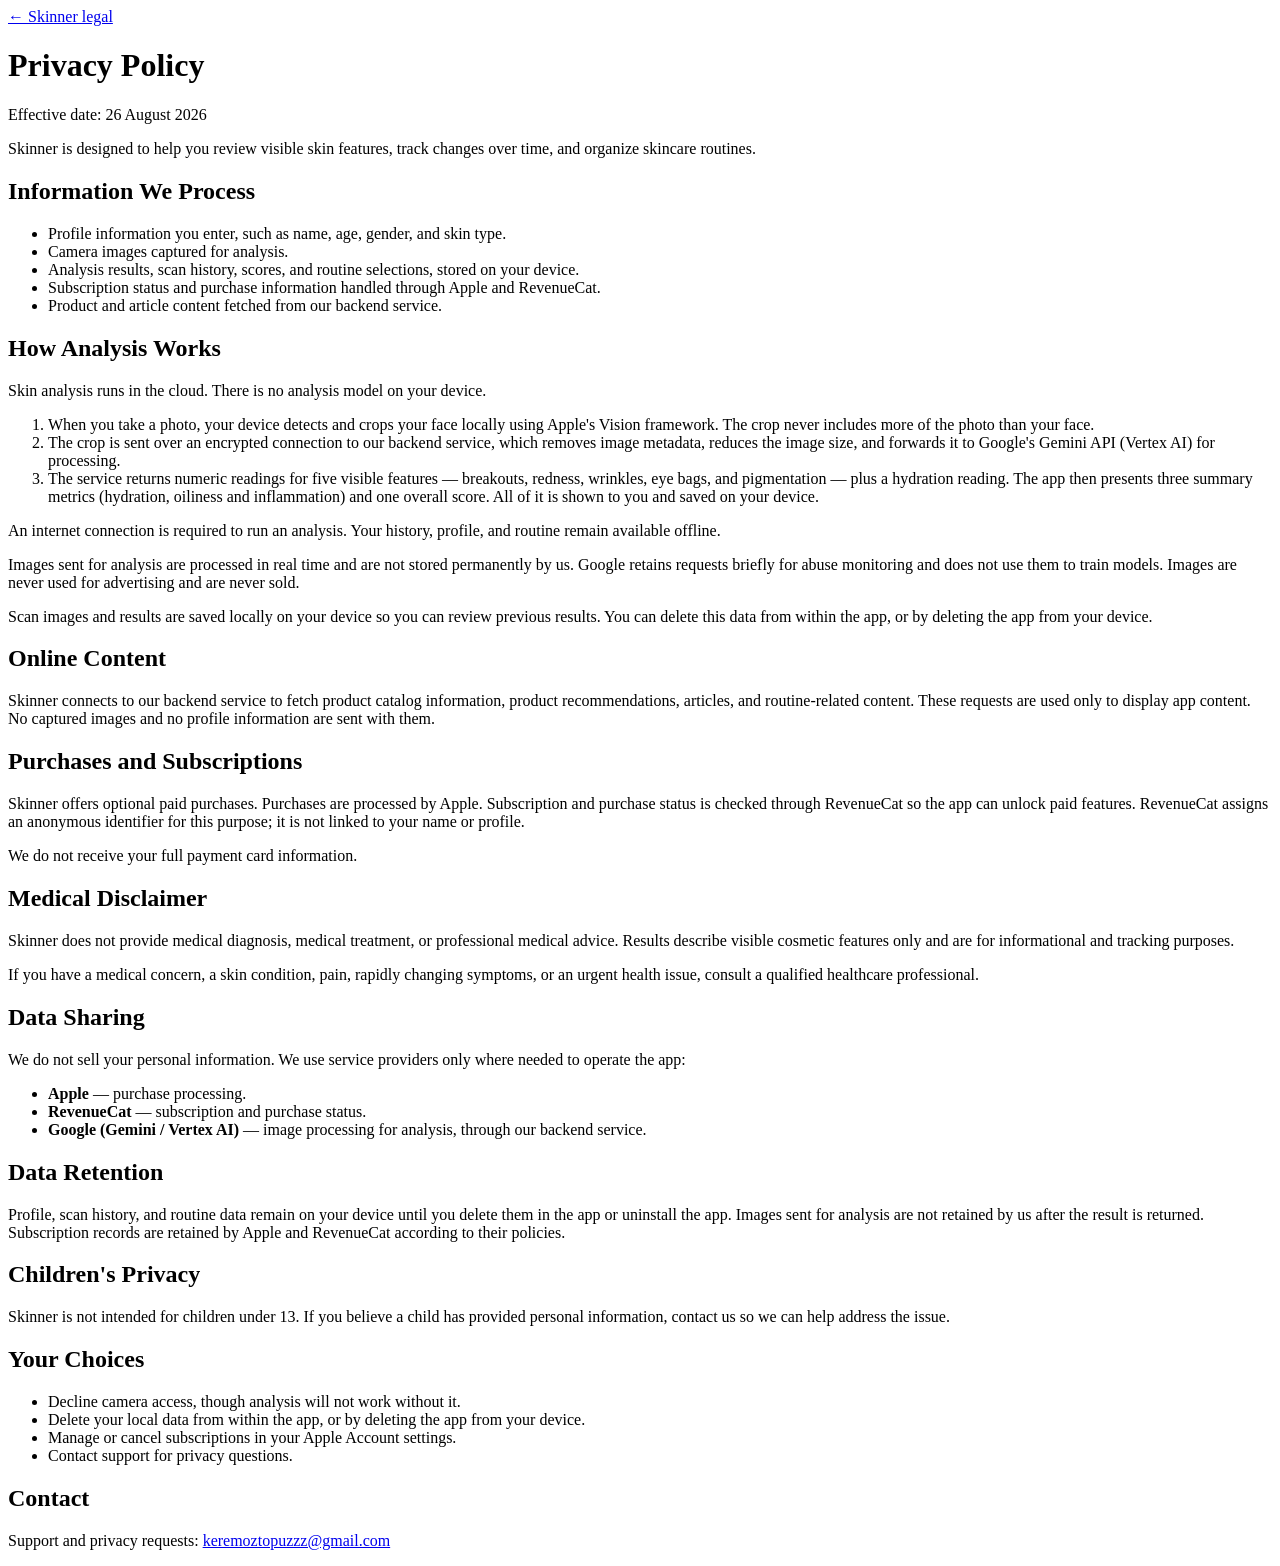
==== legal/privacy/index.html @ 928c76a8 "Add the published privacy policy page" ====
<!doctype html>
<html lang="en">
<head>
<meta charset="utf-8">
<meta name="viewport" content="width=device-width, initial-scale=1">
<title>Skinner — Privacy Policy</title>
<link rel="stylesheet" href="../style.css">
</head>
<body>
<main>
  <a class="back" href="../">← Skinner legal</a>
  <h1>Privacy Policy</h1>
  <p class="meta">Effective date: 26 August 2026</p>

  <p>Skinner is designed to help you review visible skin features, track changes over time, and organize skincare routines.</p>

  <h2>Information We Process</h2>
  <ul>
    <li>Profile information you enter, such as name, age, gender, and skin type.</li>
    <li>Camera images captured for analysis.</li>
    <li>Analysis results, scan history, scores, and routine selections, stored on your device.</li>
    <li>Subscription status and purchase information handled through Apple and RevenueCat.</li>
    <li>Product and article content fetched from our backend service.</li>
  </ul>

  <h2>How Analysis Works</h2>
  <p>Skin analysis runs in the cloud. There is no analysis model on your device.</p>
  <ol>
    <li>When you take a photo, your device detects and crops your face locally using Apple's Vision framework. The crop never includes more of the photo than your face.</li>
    <li>The crop is sent over an encrypted connection to our backend service, which removes image metadata, reduces the image size, and forwards it to Google's Gemini API (Vertex AI) for processing.</li>
    <li>The service returns numeric readings for five visible features — breakouts, redness, wrinkles, eye bags, and pigmentation — plus a hydration reading. The app then presents three summary metrics (hydration, oiliness and inflammation) and one overall score. All of it is shown to you and saved on your device.</li>
  </ol>
  <p>An internet connection is required to run an analysis. Your history, profile, and routine remain available offline.</p>
  <p>Images sent for analysis are processed in real time and are not stored permanently by us. Google retains requests briefly for abuse monitoring and does not use them to train models. Images are never used for advertising and are never sold.</p>
  <p>Scan images and results are saved locally on your device so you can review previous results. You can delete this data from within the app, or by deleting the app from your device.</p>

  <h2>Online Content</h2>
  <p>Skinner connects to our backend service to fetch product catalog information, product recommendations, articles, and routine-related content. These requests are used only to display app content. No captured images and no profile information are sent with them.</p>

  <h2>Purchases and Subscriptions</h2>
  <p>Skinner offers optional paid purchases. Purchases are processed by Apple. Subscription and purchase status is checked through RevenueCat so the app can unlock paid features. RevenueCat assigns an anonymous identifier for this purpose; it is not linked to your name or profile.</p>
  <p>We do not receive your full payment card information.</p>

  <h2>Medical Disclaimer</h2>
  <p>Skinner does not provide medical diagnosis, medical treatment, or professional medical advice. Results describe visible cosmetic features only and are for informational and tracking purposes.</p>
  <p>If you have a medical concern, a skin condition, pain, rapidly changing symptoms, or an urgent health issue, consult a qualified healthcare professional.</p>

  <h2>Data Sharing</h2>
  <p>We do not sell your personal information. We use service providers only where needed to operate the app:</p>
  <ul>
    <li><strong>Apple</strong> — purchase processing.</li>
    <li><strong>RevenueCat</strong> — subscription and purchase status.</li>
    <li><strong>Google (Gemini / Vertex AI)</strong> — image processing for analysis, through our backend service.</li>
  </ul>

  <h2>Data Retention</h2>
  <p>Profile, scan history, and routine data remain on your device until you delete them in the app or uninstall the app. Images sent for analysis are not retained by us after the result is returned. Subscription records are retained by Apple and RevenueCat according to their policies.</p>

  <h2>Children's Privacy</h2>
  <p>Skinner is not intended for children under 13. If you believe a child has provided personal information, contact us so we can help address the issue.</p>

  <h2>Your Choices</h2>
  <ul>
    <li>Decline camera access, though analysis will not work without it.</li>
    <li>Delete your local data from within the app, or by deleting the app from your device.</li>
    <li>Manage or cancel subscriptions in your Apple Account settings.</li>
    <li>Contact support for privacy questions.</li>
  </ul>

  <h2>Contact</h2>
  <p>Support and privacy requests: <a href="mailto:keremoztopuzzz@gmail.com">keremoztopuzzz@gmail.com</a></p>
</main>
</body>
</html>
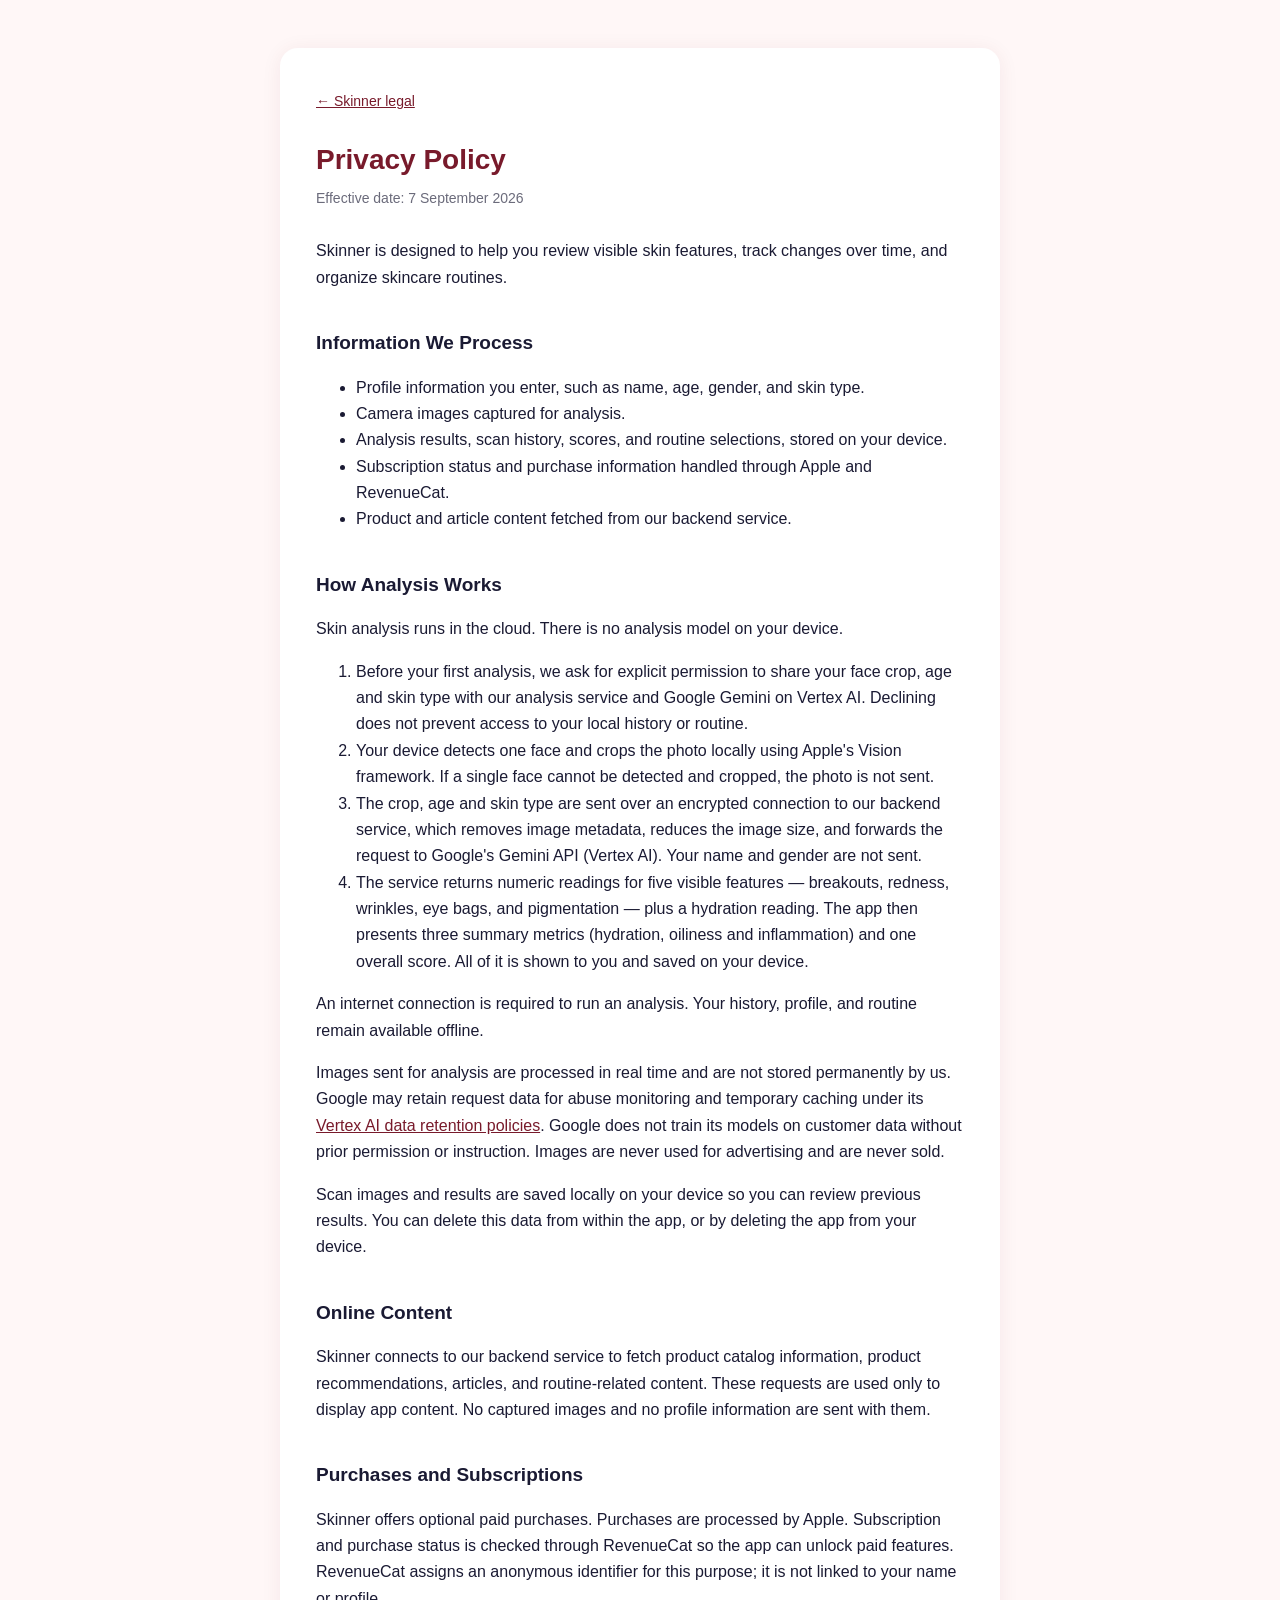
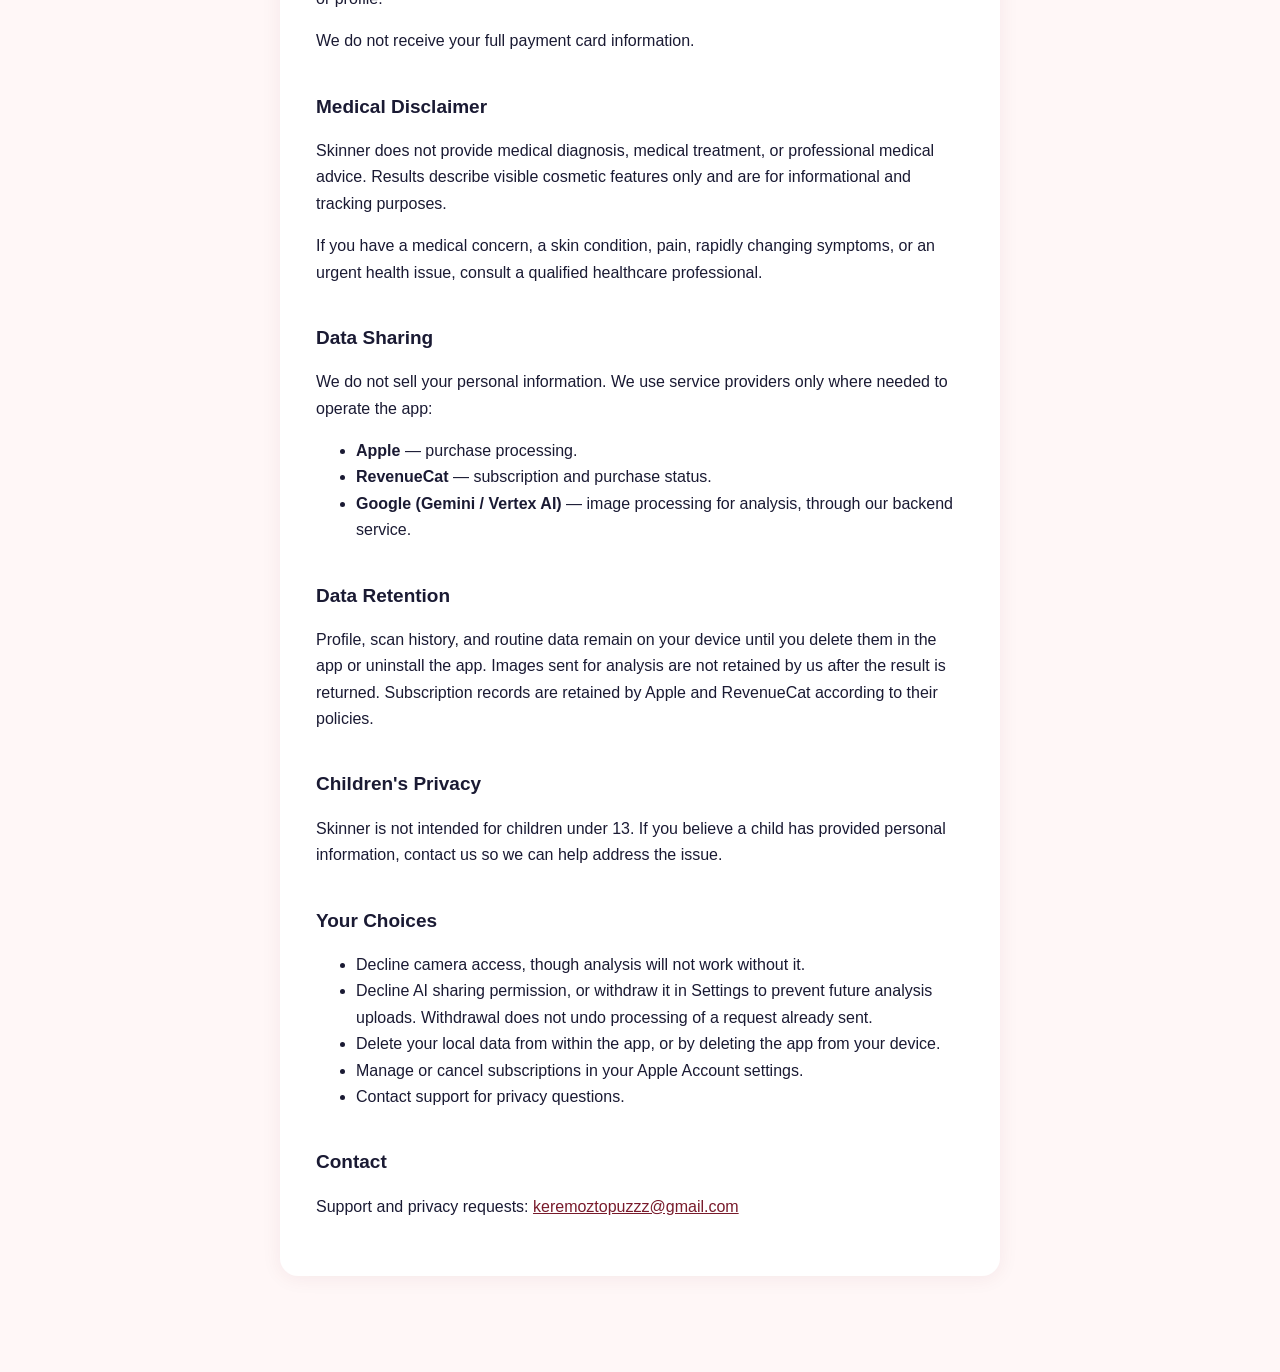
==== commit 8d876474: "Restore score trends and harden release flows" ====
--- a/legal/privacy/index.html
+++ b/legal/privacy/index.html
@@ -10,7 +10,7 @@
 <main>
   <a class="back" href="../">← Skinner legal</a>
   <h1>Privacy Policy</h1>
-  <p class="meta">Effective date: 26 August 2026</p>
+  <p class="meta">Effective date: 7 September 2026</p>
 
   <p>Skinner is designed to help you review visible skin features, track changes over time, and organize skincare routines.</p>
 
@@ -26,12 +26,13 @@
   <h2>How Analysis Works</h2>
   <p>Skin analysis runs in the cloud. There is no analysis model on your device.</p>
   <ol>
-    <li>When you take a photo, your device detects and crops your face locally using Apple's Vision framework. The crop never includes more of the photo than your face.</li>
-    <li>The crop is sent over an encrypted connection to our backend service, which removes image metadata, reduces the image size, and forwards it to Google's Gemini API (Vertex AI) for processing.</li>
+    <li>Before your first analysis, we ask for explicit permission to share your face crop, age and skin type with our analysis service and Google Gemini on Vertex AI. Declining does not prevent access to your local history or routine.</li>
+    <li>Your device detects one face and crops the photo locally using Apple's Vision framework. If a single face cannot be detected and cropped, the photo is not sent.</li>
+    <li>The crop, age and skin type are sent over an encrypted connection to our backend service, which removes image metadata, reduces the image size, and forwards the request to Google's Gemini API (Vertex AI). Your name and gender are not sent.</li>
     <li>The service returns numeric readings for five visible features — breakouts, redness, wrinkles, eye bags, and pigmentation — plus a hydration reading. The app then presents three summary metrics (hydration, oiliness and inflammation) and one overall score. All of it is shown to you and saved on your device.</li>
   </ol>
   <p>An internet connection is required to run an analysis. Your history, profile, and routine remain available offline.</p>
-  <p>Images sent for analysis are processed in real time and are not stored permanently by us. Google retains requests briefly for abuse monitoring and does not use them to train models. Images are never used for advertising and are never sold.</p>
+  <p>Images sent for analysis are processed in real time and are not stored permanently by us. Google may retain request data for abuse monitoring and temporary caching under its <a href="https://docs.cloud.google.com/vertex-ai/generative-ai/docs/vertex-ai-zero-data-retention">Vertex AI data retention policies</a>. Google does not train its models on customer data without prior permission or instruction. Images are never used for advertising and are never sold.</p>
   <p>Scan images and results are saved locally on your device so you can review previous results. You can delete this data from within the app, or by deleting the app from your device.</p>
 
   <h2>Online Content</h2>
@@ -62,6 +63,7 @@
   <h2>Your Choices</h2>
   <ul>
     <li>Decline camera access, though analysis will not work without it.</li>
+    <li>Decline AI sharing permission, or withdraw it in Settings to prevent future analysis uploads. Withdrawal does not undo processing of a request already sent.</li>
     <li>Delete your local data from within the app, or by deleting the app from your device.</li>
     <li>Manage or cancel subscriptions in your Apple Account settings.</li>
     <li>Contact support for privacy questions.</li>
--- a/legal/style.css
+++ b/legal/style.css
@@ -0,0 +1,54 @@
+:root {
+  --bg: #fff7f7;
+  --card: #ffffff;
+  --ink: #1a1a33;
+  --muted: #6b6b7b;
+  --brand: #781a2b;
+  --rule: #f0dede;
+}
+
+* { box-sizing: border-box; }
+
+body {
+  margin: 0;
+  padding: 48px 20px 96px;
+  background: var(--bg);
+  color: var(--ink);
+  font: 16px/1.65 -apple-system, BlinkMacSystemFont, "Segoe UI", Helvetica, Arial, sans-serif;
+}
+
+main {
+  max-width: 720px;
+  margin: 0 auto;
+  background: var(--card);
+  border-radius: 18px;
+  padding: 40px 36px;
+  box-shadow: 0 2px 20px rgba(120, 26, 43, 0.07);
+}
+
+h1 { font-size: 28px; margin: 0 0 4px; color: var(--brand); }
+h2 { font-size: 19px; margin: 36px 0 10px; }
+p, li { color: var(--ink); }
+a { color: var(--brand); }
+
+.meta { color: var(--muted); font-size: 14px; margin: 0 0 28px; }
+.back { display: inline-block; margin-bottom: 24px; font-size: 14px; }
+
+hr { border: 0; border-top: 1px solid var(--rule); margin: 32px 0; }
+
+nav a {
+  display: block;
+  padding: 16px 18px;
+  margin-bottom: 12px;
+  border: 1px solid var(--rule);
+  border-radius: 12px;
+  text-decoration: none;
+  font-weight: 600;
+}
+
+nav a span { display: block; font-weight: 400; color: var(--muted); font-size: 14px; margin-top: 2px; }
+
+@media (max-width: 520px) {
+  body { padding: 24px 14px 64px; }
+  main { padding: 28px 20px; border-radius: 14px; }
+}
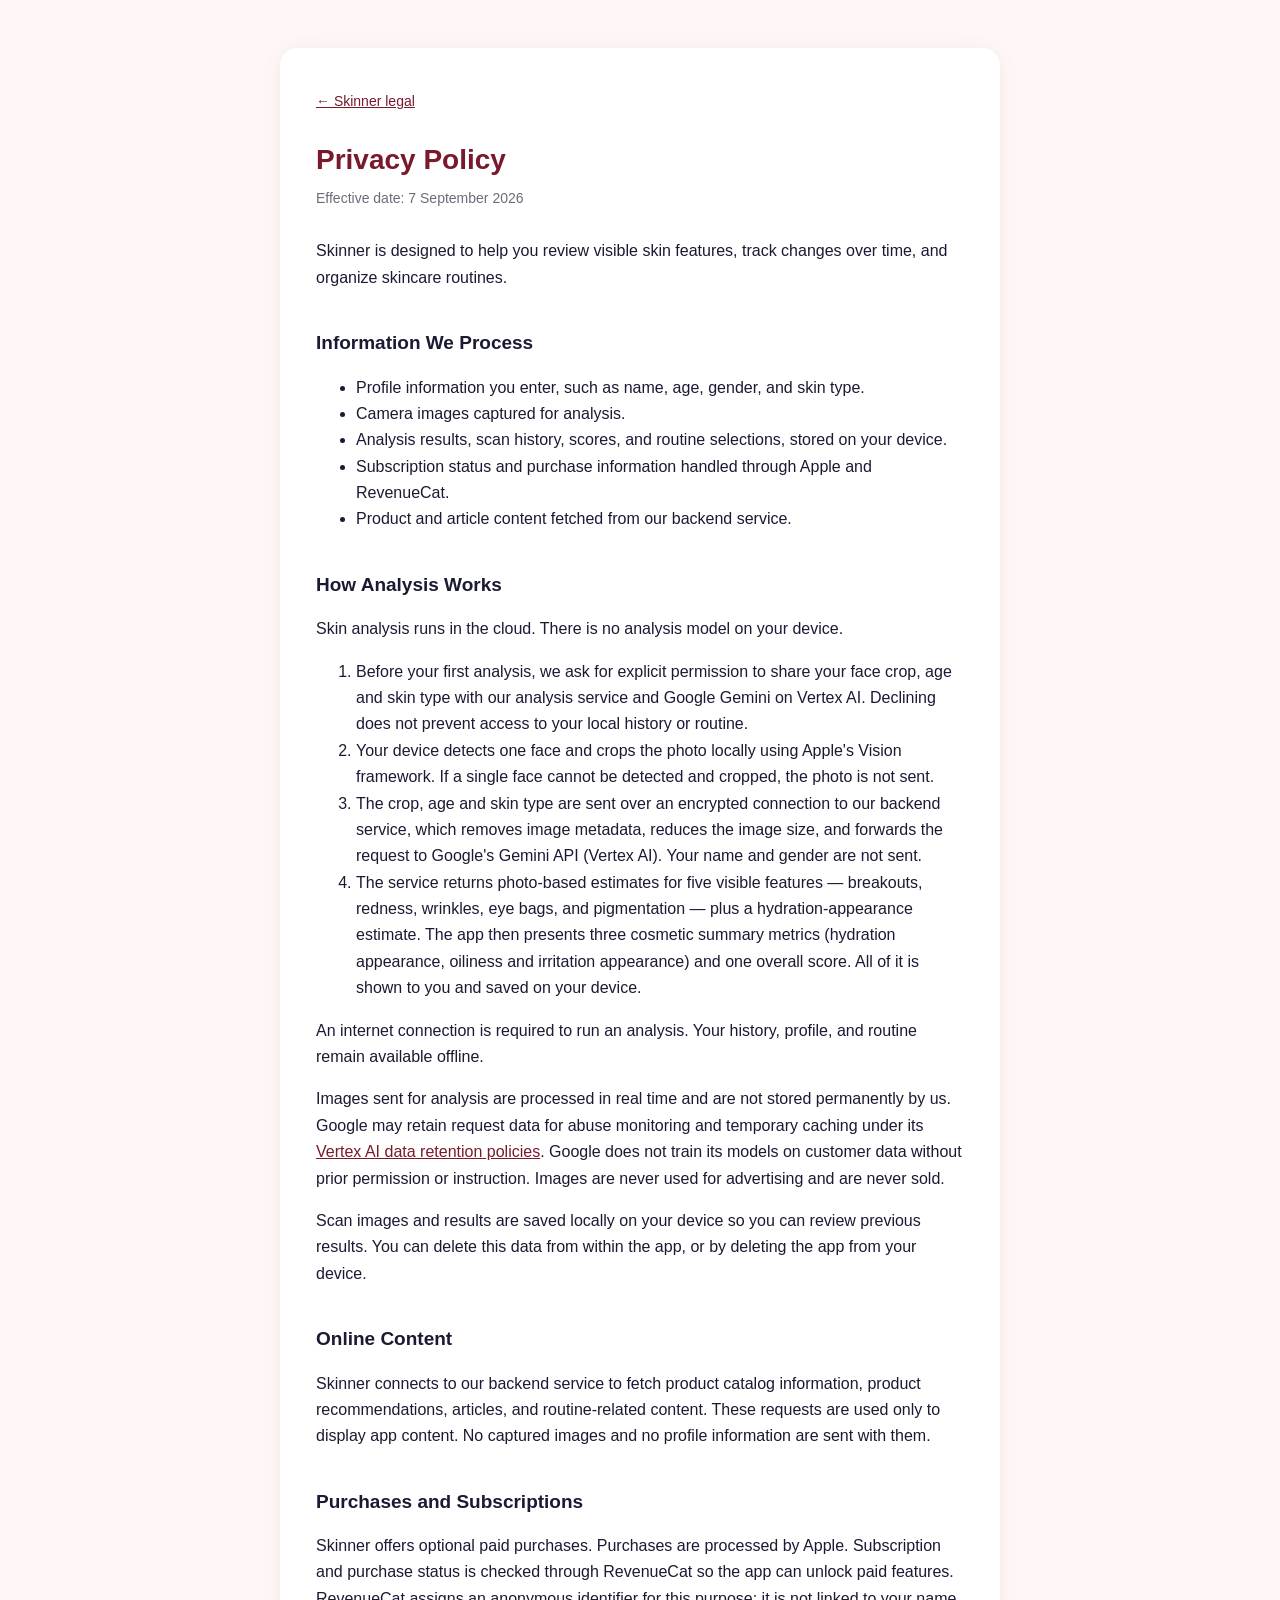
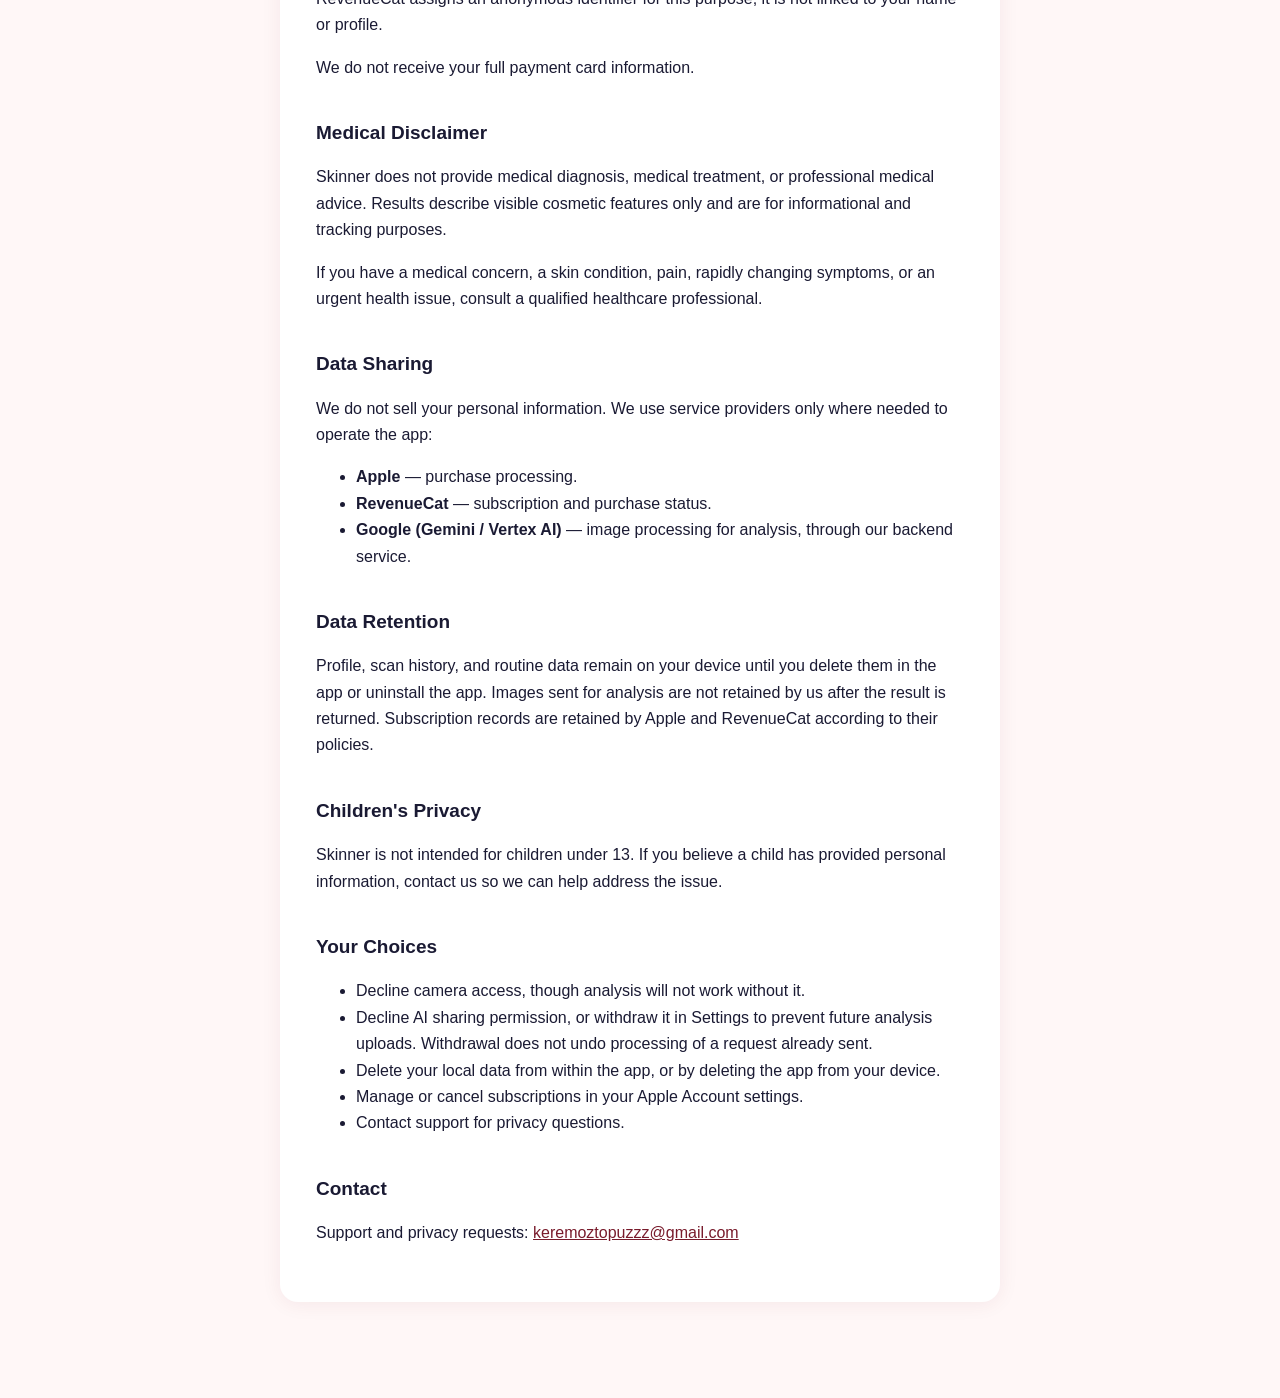
==== commit da78cda5: "Prepare localized App Store release assets" ====
--- a/legal/privacy/index.html
+++ b/legal/privacy/index.html
@@ -29,7 +29,7 @@
     <li>Before your first analysis, we ask for explicit permission to share your face crop, age and skin type with our analysis service and Google Gemini on Vertex AI. Declining does not prevent access to your local history or routine.</li>
     <li>Your device detects one face and crops the photo locally using Apple's Vision framework. If a single face cannot be detected and cropped, the photo is not sent.</li>
     <li>The crop, age and skin type are sent over an encrypted connection to our backend service, which removes image metadata, reduces the image size, and forwards the request to Google's Gemini API (Vertex AI). Your name and gender are not sent.</li>
-    <li>The service returns numeric readings for five visible features — breakouts, redness, wrinkles, eye bags, and pigmentation — plus a hydration reading. The app then presents three summary metrics (hydration, oiliness and inflammation) and one overall score. All of it is shown to you and saved on your device.</li>
+    <li>The service returns photo-based estimates for five visible features — breakouts, redness, wrinkles, eye bags, and pigmentation — plus a hydration-appearance estimate. The app then presents three cosmetic summary metrics (hydration appearance, oiliness and irritation appearance) and one overall score. All of it is shown to you and saved on your device.</li>
   </ol>
   <p>An internet connection is required to run an analysis. Your history, profile, and routine remain available offline.</p>
   <p>Images sent for analysis are processed in real time and are not stored permanently by us. Google may retain request data for abuse monitoring and temporary caching under its <a href="https://docs.cloud.google.com/vertex-ai/generative-ai/docs/vertex-ai-zero-data-retention">Vertex AI data retention policies</a>. Google does not train its models on customer data without prior permission or instruction. Images are never used for advertising and are never sold.</p>
